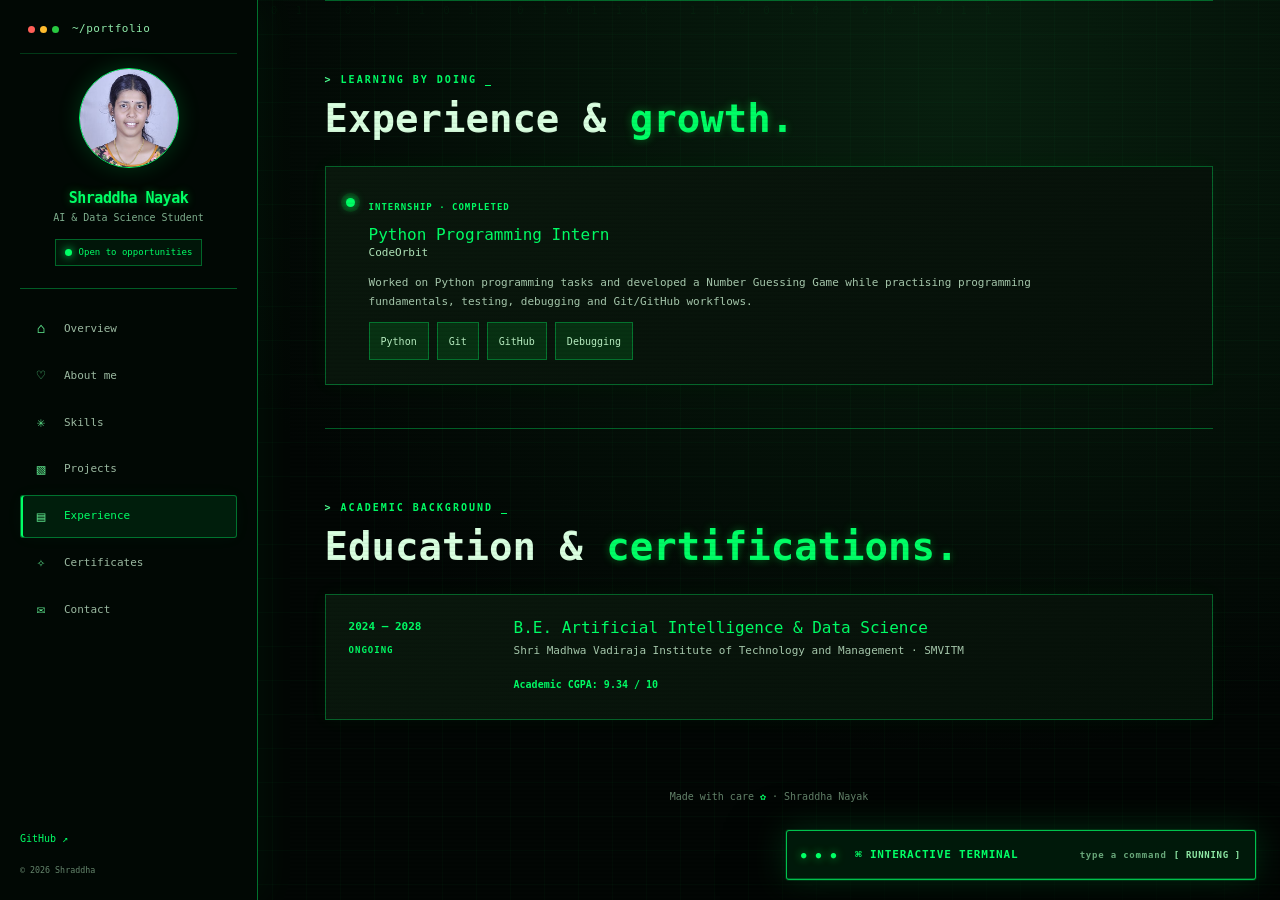
==== experience.html @ 3ee1df83 "Initial commit: Shraddha Nayak Portfolio with interactive terminal and live HUD" ====
<!DOCTYPE html>
<html lang="en">
 <head>
  <meta charset="utf-8"/>
  <meta content="width=device-width, initial-scale=1.0" name="viewport"/>
  <meta content="#050b07" name="theme-color"/>
  <meta content="Shraddha Nayak &mdash; AI &amp; Data Science engineering student portfolio." name="description"/>
  <title>
   Experience &amp; Education | Shraddha Nayak
  </title>
  <link href="https://fonts.googleapis.com" rel="preconnect"/>
  <link crossorigin="" href="https://fonts.gstatic.com" rel="preconnect"/>
  <link href="https://fonts.googleapis.com/css2?family=DM+Sans:wght@400;500;600;700&amp;family=Playfair+Display:wght@600;700&amp;display=swap" rel="stylesheet"/>
  <link href="style.css" rel="stylesheet"/>
 </head>
 <body class="page-loading">
  <div class="scroll-progress" id="scrollProgress">
  </div>
  <div class="ambient ambient-one">
  </div>
  <div class="ambient ambient-two">
  </div>
  <button aria-label="Open navigation" class="mobile-menu" id="mobileMenu">
   ☰
  </button>
  <aside class="sidebar">
   <div class="profile">
    <div class="explorer-brand"><span class="window-dots"><i></i><i></i><i></i></span><span>~/portfolio</span></div>
    <img alt="Shraddha Nayak" src="assets/profile.jpeg"/>
    <h2>
     Shraddha Nayak
    </h2>
    <p>
     AI &amp; Data Science Student
    </p>
    <span class="availability">
     <i>
     </i>
     Open to opportunities
    </span>
   </div>
   <nav>
    <a class="nav-link" href="index.html">
     <span>
      ⌂
     </span>
     Overview
    </a>
    <a class="nav-link" href="about.html">
     <span>
      ♡
     </span>
     About me
    </a>
    <a class="nav-link" href="skills.html">
     <span>
      ✳
     </span>
     Skills
    </a>
    <a class="nav-link" href="projects.html">
     <span>
      ▧
     </span>
     Projects
    </a>
    <a class="nav-link active" href="experience.html">
     <span>
      ▤
     </span>
     Experience
    </a>
    <a class="nav-link" href="certificates.html">
     <span>
      ✧
     </span>
     Certificates
    </a>
    <a class="nav-link" href="contact.html">
     <span>
      ✉
     </span>
     Contact
    </a>
   </nav>
   <div class="sidebar-bottom">
    <div class="socials">
     <a href="https://github.com/Shraddha030118" rel="noopener" target="_blank">
      GitHub &nearrow;
     </a>
    </div>
    <small>
     &copy;
     <span id="year">
     </span>
     Shraddha
    </small>
   </div>
  </aside>
  <main class="content page-content">
   <section class="section" id="experience">
    <div class="section-kicker">
     LEARNING BY DOING
    </div>
    <h2>
     Experience &amp;
     <em>
      growth.
     </em>
    </h2>
    <div class="timeline">
     <div class="timeline-dot">
     </div>
     <div>
      <small>
       INTERNSHIP &middot; COMPLETED
      </small>
      <h3>
       Python Programming Intern
      </h3>
      <h4>
       CodeOrbit
      </h4>
      <p>
       Worked on Python programming tasks and developed a Number Guessing Game while practising programming fundamentals, testing, debugging and Git/GitHub workflows.
      </p>
      <div class="tags">
       <span>
        Python
       </span>
       <span>
        Git
       </span>
       <span>
        GitHub
       </span>
       <span>
        Debugging
       </span>
      </div>
     </div>
    </div>
   </section>
   <section class="section" id="education">
    <div class="section-kicker">
     ACADEMIC BACKGROUND
    </div>
    <h2>
     Education &amp;
     <em>
      certifications.
     </em>
    </h2>
    <div class="education-card">
     <div class="edu-date">
      2024 &mdash; 2028
      <span>
       ONGOING
      </span>
     </div>
     <div>
      <h3>
       B.E. Artificial Intelligence &amp; Data Science
      </h3>
      <p>
       Shri Madhwa Vadiraja Institute of Technology and Management &middot; SMVITM
      </p>
      <b>
       Academic CGPA: 9.34 / 10
      </b>
     </div>
    </div>
   </section>
   <footer>
    Made with care
    <span>
     ✿
    </span>
    &middot; Shraddha Nayak
   </footer>
  </main>
  <details class="terminal-widget" id="siteTerminal">
   <summary>
    ⌘ INTERACTIVE TERMINAL
    <span>
     type a command
    </span>
   </summary>
   <div class="terminal-body">
    <div aria-live="polite" class="terminal-output" id="terminalOutput">
     <div>
      Welcome, visitor. Portfolio shell initialized.
     </div>
     <div class="success">
      Type
      <b>
       help
      </b>
      to see available commands.
     </div>
    </div>
    <form class="terminal-form" id="terminalForm">
     <label for="terminalInput">
      visitor@shraddha:~$
     </label>
     <input aria-label="Enter a portfolio navigation command" autocomplete="off" id="terminalInput" placeholder="try: about" spellcheck="false"/>
    </form>
    <p class="terminal-hint">
     Try
     <code>
      about
     </code>
     ,
     <code>
      skills
     </code>
     ,
     <code>
      projects
     </code>
     ,
     <code>
      certificates
     </code>
     ,
     <code>
      contact
     </code>
     , <code>whoami</code>, <code>stack</code>, <code>date</code>, <code>email</code> or
     <code>help</code>
     .
    </p>
   </div>
  </details>
  <script src="script.js">
  </script>
 </body>
</html>
---- style.css ----
/* Terminal-inspired portfolio theme with persistent sidebar dashboard */
:root
{
    --green:#00ff41;
    --green-bright:#39ff14;
    --green-dim:#20a844;
    --green-soft:rgba(0,255,65,.12);
    --green-border:rgba(0,255,65,.32);
    --bg:#030804;
    --panel:#071109;
    --card:#0a170d;
    --muted:#8ab995;
    --text:#c6f2ce;
    --mono:'Fira Code','Share Tech Mono',Consolas,monospace
}
*
{
    box-sizing:border-box
}
html
{
    scroll-behavior:smooth;
    scroll-padding-top:32px;
    background:var(--bg)
}
body
{
    margin:0;
    background:radial-gradient(ellipse at 50% 0%,#0a1b0e 0%,var(--bg) 65%);
    color:var(--text);
    font-family:var(--mono);
    line-height:1.7;
    min-height:100vh
}
body:before
{
    content:"";
    position:fixed;
    inset:0;
    pointer-events:none;
    z-index:30;
    background:repeating-linear-gradient(transparent 0 2px,rgba(0,0,0,.16) 3px 4px);
    opacity:.35
}
.sidebar
{
    position:fixed;
    inset:0 auto 0 0;
    width:258px;
    background:rgba(4,13,6,.97);
    border-right:1px solid var(--green-border);
    padding:30px 20px 22px;
    display:flex;
    flex-direction:column;
    z-index:40;
    box-shadow:5px 0 25px rgba(0,255,65,.06)
}
.profile
{
    text-align:center;
    padding:4px 0 26px;
    border-bottom:1px solid var(--green-border)
}
.profile img
{
    width:112px;
    height:112px;
    object-fit:cover;
    border-radius:50%;
    border:2px solid var(--green);
    box-shadow:0 0 15px rgba(0,255,65,.3)
}
.profile h2
{
    font:600 19px var(--mono);
    margin:13px 0 2px;
    color:var(--green);
    text-shadow:0 0 8px rgba(0,255,65,.4)
}
.profile p
{
    margin:0;
    color:var(--muted);
    font-size:11px
}
.availability
{
    display:inline-flex;
    align-items:center;
    gap:7px;
    margin-top:13px;
    padding:5px 9px;
    border:1px solid var(--green-border);
    background:var(--green-soft);
    color:var(--green);
    font-size:10px
}
.availability i
{
    width:7px;
    height:7px;
    border-radius:50%;
    background:var(--green);
    box-shadow:0 0 8px var(--green)
}
.sidebar nav
{
    padding:23px 0;
    display:grid;
    gap:7px
}
.nav-link
{
    display:flex;
    align-items:center;
    gap:13px;
    text-decoration:none;
    color:#9bb9a1;
    padding:10px 12px;
    border:1px solid transparent;
    font-size:12px;
    transition:.2s
}
.nav-link span
{
    width:20px;
    text-align:center;
    font-size:16px;
    color:var(--green-dim)
}
.nav-link:hover,.nav-link.active
{
    background:var(--green-soft);
    border-color:var(--green-border);
    color:var(--green);
    box-shadow:inset 0 0 12px rgba(0,255,65,.04)
}
.sidebar-bottom
{
    margin-top:auto;
    color:#66866d;
    font-size:10px
}
.socials
{
    display:flex;
    gap:18px;
    margin-bottom:14px
}
.socials a,.contact-links a
{
    color:var(--green);
    text-decoration:none
}
.content
{
    margin-left:258px;
    max-width:1250px;
    padding:0 7.2%;
}
.hero
{
    padding:75px 0 60px;
    min-height:100vh;
    display:flex;
    flex-direction:column;
    justify-content:center
}
.eyebrow,.section-kicker
{
    letter-spacing:2px;
    font-size:10px;
    font-weight:600;
    color:var(--green)
}
.eyebrow:before,.section-kicker:before
{
    content:'> ';
    color:var(--green-bright)
}
.hero-grid
{
    display:grid;
    grid-template-columns:1.35fr .8fr;
    align-items:center;
    gap:55px;
    margin:26px 0 38px
}
.hello
{
    color:var(--green);
    margin:0 0 4px;
    font-size:13px
}
.hello:before
{
    content:'$ ';
    color:var(--muted)
}
.hero h1
{
    font:600 clamp(37px,5vw,62px)/1.15 var(--mono);
    margin:0;
    letter-spacing:-2px;
    color:#d9ffe0;
    text-shadow:0 0 10px rgba(0,255,65,.22)
}
.hero h1 em,h2 em
{
    color:var(--green);
    font-style:normal;
    text-shadow:0 0 9px rgba(0,255,65,.35)
}
.hero h3
{
    font-size:14px;
    margin:17px 0 12px;
    color:var(--green-bright);
    font-weight:500
}
.lead
{
    max-width:570px;
    color:#a7c9ad;
    font-size:12px
}
.actions
{
    display:flex;
    gap:12px;
    flex-wrap:wrap;
    margin-top:26px
}
.btn
{
    display:inline-block;
    padding:10px 15px;
    border:1px solid var(--green-border);
    text-decoration:none;
    font-size:11px;
    font-weight:600
}
.primary
{
    background:var(--green);
    color:#031006;
    box-shadow:0 0 16px rgba(0,255,65,.18)
}
.secondary
{
    color:var(--green);
    background:transparent
}
.btn:hover
{
    box-shadow:0 0 18px rgba(0,255,65,.3);
    transform:translateY(-1px)
}
.hero-photo
{
    position:relative;
    justify-self:end;
    width:min(100%,290px);
    padding:10px;
    background:#07140a;
    border:1px solid var(--green-border);
    box-shadow:0 0 25px rgba(0,255,65,.12)
}
.hero-photo img
{
    width:100%;
    display:block;
    max-height:365px;
    object-fit:cover;
    filter:saturate(.82)
}
.photo-note
{
    text-align:center;
    color:var(--green);
    font:11px var(--mono);
    padding:10px 0 2px
}
.photo-note:before
{
    content:'[ ';
    color:var(--muted)
}
.photo-note:after
{
    content:' ]';
    color:var(--muted)
}
.stats
{
    display:grid;
    grid-template-columns:repeat(3,1fr);
    gap:14px
}
.stats article
{
    background:var(--card);
    border:1px solid var(--green-border);
    padding:15px 18px;
    display:flex;
    flex-direction:column
}
.stats strong
{
    font:600 25px var(--mono);
    color:var(--green);
    text-shadow:0 0 8px rgba(0,255,65,.25)
}
.stats span
{
    font-size:10px;
    color:var(--muted)
}
.section
{
    padding:70px 0 43px;
    border-top:1px solid var(--green-border)
}
.section h2
{
    font:600 clamp(26px,3.5vw,39px) var(--mono);
    margin:8px 0 25px;
    color:#d9ffe0
}
.about-card,.tile,.project-card,.education-card,.timeline
{
    background:linear-gradient(145deg,#0a180d,#061009);
    border:1px solid var(--green-border);
    box-shadow:0 0 18px rgba(0,255,65,.045)
}
.about-card
{
    padding:25px 27px;
    color:#a9c9af;
    font-size:12px
}
.about-card p
{
    margin:0 0 13px
}
.quick-facts
{
    display:grid;
    grid-template-columns:repeat(3,1fr);
    gap:18px;
    margin-top:23px;
    padding-top:18px;
    border-top:1px dashed var(--green-border)
}
.quick-facts div
{
    display:grid;
    gap:5px
}
.quick-facts small,.project-body small,.timeline small
{
    font-size:9px;
    letter-spacing:1px;
    color:var(--green);
    font-weight:600
}
.quick-facts b
{
    font-size:10px;
    color:#d0f4d6;
    font-weight:500
}
.skill-grid
{
    display:grid;
    grid-template-columns:repeat(2,1fr);
    gap:14px
}
.tile
{
    padding:20px
}
.tile h3,.project-body h3,.timeline h3,.education-card h3
{
    margin:0 0 12px;
    font:500 16px var(--mono);
    color:var(--green)
}
.tags
{
    display:flex;
    flex-wrap:wrap;
    gap:8px
}
.tags span
{
    font-size:10px;
    padding:5px 9px;
    border:1px solid var(--green-border);
    background:var(--green-soft);
    color:#b9efc2
}
.project-grid
{
    display:grid;
    grid-template-columns:repeat(2,1fr);
    gap:17px
}
.project-card
{
    overflow:hidden
}
.project-card img
{
    width:100%;
    height:185px;
    object-fit:cover;
    background:#07140a;
    border-bottom:1px solid var(--green-border)
}
.project-body
{
    padding:18px
}
.project-body h3
{
    margin:6px 0
}
.project-body p,.timeline p,.contact p
{
    font-size:11px;
    color:#a7c9ad
}
.project-body a
{
    font-size:10px;
    font-weight:600;
    color:var(--green);
    text-decoration:none
}
.project-label
{
    font-size:10px;
    color:var(--muted)
}
.timeline
{
    position:relative;
    padding:24px 25px 24px 43px
}
.timeline-dot
{
    position:absolute;
    left:20px;
    top:31px;
    width:9px;
    height:9px;
    background:var(--green);
    border-radius:50%;
    box-shadow:0 0 0 5px rgba(0,255,65,.1),0 0 10px var(--green)
}
.timeline h3
{
    margin:7px 0 0
}
.timeline h4
{
    margin:0;
    color:#b4e9bd;
    font-size:11px;
    font-weight:500
}
.timeline p
{
    max-width:720px
}
.education-card
{
    padding:23px;
    display:grid;
    grid-template-columns:145px 1fr;
    gap:20px
}
.edu-date
{
    font-size:11px;
    font-weight:600;
    color:var(--green)
}
.edu-date span
{
    display:block;
    font-size:9px;
    letter-spacing:1px;
    margin-top:6px
}
.education-card h3
{
    margin:0 0 5px
}
.education-card p
{
    margin:0 0 8px;
    color:#a7c9ad;
    font-size:11px
}
.education-card b
{
    font-size:10px;
    color:var(--green)
}
.cert-list
{
    display:grid;
    grid-template-columns:repeat(2,1fr);
    gap:10px;
    margin-top:14px
}
.cert-list div
{
    background:var(--card);
    border:1px solid var(--green-border);
    padding:12px 14px;
    display:flex;
    justify-content:space-between;
    gap:8px;
    font-size:10px;
    color:#d0f4d6
}
.cert-list span
{
    color:var(--muted)
}
.contact
{
    padding-bottom:80px
}
.contact p
{
    max-width:570px
}
.email-link
{
    display:inline-block;
    margin:12px 0;
    padding:10px 14px;
    background:var(--green-soft);
    border:1px solid var(--green-border);
    color:var(--green);
    text-decoration:none;
    font-size:11px
}
.contact-links
{
    display:flex;
    gap:20px;
    font-size:11px
}
footer
{
    text-align:center;
    padding:25px 0 32px;
    color:#66866d;
    font-size:10px
}
footer span
{
    color:var(--green)
}
.mobile-menu
{
    display:none
}
@media(max-width:900px)
{
    .content
    {
        padding:0 5%
    }
    .hero-grid
    {
        gap:25px
    }
    .sidebar
    {
        width:225px
    }
    .content
    {
        margin-left:225px
    }
}
@media(max-width:700px)
{
    .sidebar
    {
        transform:translateX(-100%);
        transition:transform .25s;
        width:260px;
        box-shadow:10px 0 30px #000
    }
    .sidebar.open
    {
        transform:translateX(0)
    }
    .content
    {
        margin-left:0;
        padding:0 6%
    }
    .mobile-menu
    {
        display:block;
        position:fixed;
        z-index:50;
        top:15px;
        left:15px;
        border:1px solid var(--green);
        background:#061109;
        color:var(--green);
        padding:9px 12px;
        font:12px var(--mono);
        box-shadow:0 0 12px rgba(0,255,65,.18)
    }
    .hero
    {
        padding-top:85px
    }
    .hero-grid
    {
        grid-template-columns:1fr
    }
    .hero-photo
    {
        justify-self:center;
        width:220px;
        grid-row:1
    }
    .hero h1
    {
        font-size:39px
    }
    .stats
    {
        gap:8px
    }
    .stats article
    {
        padding:12px
    }
    .stats strong
    {
        font-size:20px
    }
    .stats span
    {
        font-size:9px
    }
    .quick-facts
    {
        grid-template-columns:1fr
    }
    .skill-grid,.project-grid,.cert-list
    {
        grid-template-columns:1fr
    }
    .education-card
    {
        grid-template-columns:1fr;
        gap:8px
    }
    .section
    {
        padding-top:55px
    }
}
/* Competition-ready certificate gallery */
.certificates-section
{
    position:relative
}
.cert-intro
{
    max-width:720px;
    margin:-10px 0 25px;
    color:#a7c9ad;
    font-size:11px
}
.certificate-grid
{
    display:grid;
    grid-template-columns:repeat(2,minmax(0,1fr));
    gap:18px
}
.certificate-card
{
    min-width:0;
    overflow:hidden;
    background:linear-gradient(145deg,#0b1a0f,#061009);
    border:1px solid var(--green-border);
    box-shadow:0 8px 26px rgba(0,0,0,.22);
    transition:transform .22s ease,border-color .22s ease,box-shadow .22s ease
}
.certificate-card:hover
{
    transform:translateY(-5px);
    border-color:var(--green);
    box-shadow:0 10px 30px rgba(0,255,65,.11)
}
.certificate-preview
{
    height:205px;
    position:relative;
    display:flex;
    align-items:center;
    justify-content:center;
    overflow:hidden;
    background:#e9ece8;
    border-bottom:1px solid var(--green-border);
    text-decoration:none
}
.certificate-preview img
{
    width:100%;
    height:100%;
    object-fit:contain;
    transition:transform .35s ease
}
.certificate-card:hover .certificate-preview img
{
    transform:scale(1.035)
}
.preview-action
{
    position:absolute;
    right:12px;
    bottom:12px;
    padding:7px 10px;
    background:rgba(2,12,5,.94);
    border:1px solid var(--green);
    color:var(--green);
    font:10px var(--mono);
    letter-spacing:.5px;
    opacity:0;
    transform:translateY(5px);
    transition:.2s
}
.certificate-card:hover .preview-action,.certificate-preview:focus-visible .preview-action
{
    opacity:1;
    transform:translateY(0)
}
.certificate-info
{
    padding:17px 18px 15px
}
.certificate-meta
{
    display:flex;
    justify-content:space-between;
    align-items:center;
    gap:8px;
    margin-bottom:9px
}
.cert-type
{
    color:var(--green);
    font-size:9px;
    letter-spacing:1px;
    font-weight:700
}
.cert-date
{
    color:#7f9e85;
    font-size:9px;
    white-space:nowrap
}
.certificate-info h3
{
    margin:0 0 8px;
    color:#d9ffe0;
    font:500 15px/1.45 var(--mono)
}
.certificate-info p
{
    min-height:53px;
    margin:0;
    color:#a7c9ad;
    font-size:10px;
    line-height:1.7
}
.certificate-footer
{
    display:flex;
    justify-content:space-between;
    align-items:center;
    gap:10px;
    margin-top:14px;
    padding-top:12px;
    border-top:1px solid rgba(0,255,65,.16);
    font-size:9px;
    color:#78977e
}
.certificate-footer a
{
    color:var(--green);
    text-decoration:none;
    white-space:nowrap
}
.certificate-footer a:hover
{
    text-decoration:underline
}
.cert-note
{
    margin-top:18px;
    padding:12px 15px;
    border:1px dashed rgba(0,255,65,.25);
    color:#8fb99a;
    font-size:10px
}
.cert-note span
{
    color:var(--green);
    font-size:15px;
    margin-right:7px
}
@media(max-width:900px)
{
    .certificate-preview
    {
        height:175px
    }
}
@media(max-width:700px)
{
    .certificate-grid
    {
        grid-template-columns:1fr
    }
    .certificate-preview
    {
        height:210px
    }
    .certificate-info p
    {
        min-height:0
    }
    .preview-action
    {
        opacity:1;
        transform:none
    }
}
/* Multi-page competition polish + motion */
html
{
    scroll-behavior:smooth
}
body
{
    overflow-x:hidden
}
.scroll-progress
{
    position:fixed;
    z-index:100;
    top:0;
    left:0;
    height:2px;
    width:0;
    background:var(--green);
    box-shadow:0 0 12px var(--green)
}
.ambient
{
    position:fixed;
    z-index:-1;
    pointer-events:none;
    width:380px;
    height:380px;
    border-radius:50%;
    filter:blur(90px);
    opacity:.055;
    background:#00ff41;
    animation:floatGlow 13s ease-in-out infinite alternate
}
.ambient-one
{
    top:8%;
    right:4%
}
.ambient-two
{
    bottom:0;
    left:22%;
    animation-delay:-6s;
    opacity:.035
}
.page-content
{
    animation:pageEnter .65s cubic-bezier(.2,.7,.2,1) both
}
.page-content section
{
    animation:sectionEnter .75s both
}
.page-content section:nth-child(2)
{
    animation-delay:.08s
}
.page-content section:nth-child(3)
{
    animation-delay:.16s
}
.nav-link
{
    transition:background .25s,border-color .25s,color .25s,transform .25s
}
.nav-link:hover
{
    transform:translateX(4px)
}
.profile img
{
    transition:transform .5s,box-shadow .5s
}
.profile img:hover
{
    transform:scale(1.055) rotate(-2deg);
    box-shadow:0 0 24px rgba(0,255,65,.3)
}
.tile,.project-card,.education-card,.timeline,.certificate-card,.stats article,.about-card
{
    transition:transform .3s ease,border-color .3s ease,box-shadow .3s ease
}
.tile:hover,.stats article:hover,.about-card:hover,.education-card:hover,.timeline:hover
{
    transform:translateY(-4px);
    border-color:var(--green);
    box-shadow:0 12px 30px rgba(0,255,65,.09)
}
.project-card:hover
{
    transform:translateY(-7px);
    box-shadow:0 15px 32px rgba(0,255,65,.12)
}
.project-card img
{
    transition:transform .55s
}
.project-card:hover img
{
    transform:scale(1.035)
}
.btn,.email-link
{
    transition:transform .25s,box-shadow .25s,background .25s
}
.btn:hover,.email-link:hover
{
    transform:translateY(-3px)
}
.hero h1
{
    animation:glowPulse 4s ease-in-out infinite alternate
}
.availability i
{
    animation:statusPulse 1.8s infinite
}
.section-kicker
{
    font-family:var(--mono)
}
.section-kicker:after
{
    content:'_';
    animation:blink 1s steps(2,start) infinite
}
.certificate-preview img
{
    transition:transform .5s
}
.certificate-card:hover .certificate-preview img
{
    transform:scale(1.045)
}
.page-loading
{
    opacity:0;
    animation:bodyReveal .35s .04s forwards
}
@keyframes bodyReveal
{
    to
    {
        opacity:1
    }
}
@keyframes pageEnter
{
    from
    {
        opacity:0;
        transform:translateY(15px)
    }
    to
    {
        opacity:1;
        transform:translateY(0)
    }
}
@keyframes sectionEnter
{
    from
    {
        opacity:0;
        transform:translateY(18px)
    }
    to
    {
        opacity:1;
        transform:translateY(0)
    }
}
@keyframes floatGlow
{
    from
    {
        transform:translate3d(-25px,-15px,0)
    }
    to
    {
        transform:translate3d(35px,30px,0)
    }
}
@keyframes glowPulse
{
    from
    {
        text-shadow:0 0 7px rgba(0,255,65,.12)
    }
    to
    {
        text-shadow:0 0 17px rgba(0,255,65,.34)
    }
}
@keyframes statusPulse
{
    0%,100%
    {
        box-shadow:0 0 0 0 rgba(0,255,65,.35)
    }
    50%
    {
        box-shadow:0 0 0 6px rgba(0,255,65,0)
    }
}
@keyframes blink
{
    to
    {
        opacity:0
    }
}
@media(prefers-reduced-motion:reduce)
{
    *,*:before,*:after
    {
        animation-duration:.01ms!important;
        animation-iteration-count:1!important;
        scroll-behavior:auto!important;
        transition-duration:.01ms!important
    }
}
/* Full-canvas layout and recognizable technology logos */
.content
{
    max-width:none;
    width:calc(100% - 258px);
    padding-left:clamp(28px,5.2vw,88px);
    padding-right:clamp(28px,5.2vw,88px)
}
.page-content
{
    min-height:100vh
}
.section
{
    width:100%
}
.skill-grid
{
    grid-template-columns:repeat(2,minmax(0,1fr));
    gap:18px
}
.tile
{
    min-height:150px
}
.tags span
{
    display:inline-flex;
    align-items:center;
    gap:8px;
    min-height:38px;
    padding:6px 11px
}
.skill-logo
{
    width:19px;
    height:19px;
    object-fit:contain;
    display:block;
    filter:drop-shadow(0 0 3px rgba(0,255,65,.14))
}
.terminal-widget
{
    position:fixed;
    right:24px;
    bottom:20px;
    z-index:80;
    width:min(390px,calc(100vw - 32px));
    border:1px solid var(--green);
    background:rgba(3,12,6,.97);
    box-shadow:0 0 24px rgba(0,255,65,.16),0 12px 35px rgba(0,0,0,.45);
    backdrop-filter:blur(12px)
}
.terminal-widget summary
{
    list-style:none;
    cursor:pointer;
    padding:10px 13px;
    color:var(--green);
    font-size:11px;
    letter-spacing:.6px;
    display:flex;
    align-items:center;
    justify-content:space-between
}
.terminal-widget summary::-webkit-details-marker
{
    display:none
}
.terminal-widget summary:after
{
    content:'[ OPEN ]';
    font-size:9px;
    color:#83b98d
}
.terminal-widget[open] summary:after
{
    content:'[ CLOSE ]'
}
.terminal-body
{
    padding:0 13px 13px;
    border-top:1px solid rgba(0,255,65,.2)
}
.terminal-output
{
    height:105px;
    overflow:auto;
    padding:10px 2px;
    color:#9ecba7;
    font-size:10px;
    line-height:1.65
}
.terminal-output .success
{
    color:var(--green)
}
.terminal-output .error
{
    color:#ff8c8c
}
.terminal-form
{
    display:flex;
    align-items:center;
    gap:8px;
    border:1px solid var(--green-border);
    padding:7px 9px
}
.terminal-form label
{
    color:var(--green);
    font-size:11px
}
.terminal-form input
{
    min-width:0;
    flex:1;
    background:transparent;
    border:0;
    outline:0;
    color:#d9ffe0;
    font:11px var(--mono)
}
.terminal-form input::placeholder
{
    color:#66866d
}
.terminal-hint
{
    margin:8px 0 0;
    color:#6f9277;
    font-size:9px
}
.terminal-hint code
{
    color:#b9efc2
}
.terminal-widget:focus-within
{
    box-shadow:0 0 28px rgba(0,255,65,.23),0 12px 35px rgba(0,0,0,.45)
}
@media(max-width:900px)
{
    .content
    {
        width:calc(100% - 225px);
        padding-left:28px;
        padding-right:28px
    }
}
@media(max-width:700px)
{
    .content
    {
        width:100%;
        padding-left:6%;
        padding-right:6%
    }
    .terminal-widget
    {
        right:12px;
        bottom:12px;
        width:min(360px,calc(100vw - 24px))
    }
    .skill-grid
    {
        grid-template-columns:1fr
    }
}
/* About page: use the full available canvas instead of leaving a short card */
#about
{
    min-height:calc(100vh - 105px);
    display:flex;
    flex-direction:column;
}
#about .about-card
{
    flex:1;
    display:flex;
    flex-direction:column;
    justify-content:space-between;
    gap:28px;
    padding:clamp(28px,4vw,54px);
    font-size:clamp(13px,1vw,15px);
    line-height:1.95;
}
#about .about-card p
{
    max-width:1100px;
    margin:0 0 14px;
}
#about .quick-facts
{
    margin-top:auto;
    padding-top:clamp(24px,4vh,42px);
    gap:24px;
}
#about .quick-facts small
{
    font-size:10px;
    letter-spacing:1.4px;
}
#about .quick-facts b
{
    font-size:clamp(11px,.9vw,13px);
}
@media(max-width:700px)
{
    #about
    {
        min-height:calc(100vh - 90px);
    }
    #about .about-card
    {
        padding:24px 20px;
        gap:22px;
    }
    #about .quick-facts
    {
        gap:15px;
        padding-top:20px;
    }
}


/* Contact page and message dialog */
.contact-page {
    width: 100%;
    max-width: 1180px;
    margin-inline: auto;
}
.contact-intro { max-width: 720px; }
.contact-grid {
    display: grid;
    grid-template-columns: repeat(3, minmax(0, 1fr));
    gap: 18px;
    margin: 38px 0 34px;
}
.contact-card {
    min-width: 0; padding: 25px; display: flex; flex-direction: column; gap: 10px;
    text-decoration: none; color: inherit; border: 1px solid var(--line, rgba(114,255,153,.18));
    border-radius: 16px; background: rgba(12,25,17,.72); transition: transform .25s ease, border-color .25s ease, background .25s ease;
}
.contact-card:hover { transform: translateY(-5px); border-color: var(--accent, #72ff99); background: rgba(20,42,28,.88); }
.contact-icon { width: 46px; height: 46px; display: grid; place-items: center; border-radius: 12px; color: #07110a; background: #72ff99; font-weight: 800; font-size: 20px; }
.contact-label { color: #72ff99; font-size: 11px; letter-spacing: .18em; font-weight: 700; }
.contact-card strong { overflow-wrap: anywhere; font-size: 16px; }
.contact-card small { color: #a3b6a8; }
.contact-cta { display: flex; align-items: center; justify-content: space-between; gap: 24px; padding: 26px 30px; border: 1px solid rgba(114,255,153,.2); border-radius: 16px; background: linear-gradient(110deg, rgba(114,255,153,.09), rgba(12,25,17,.65)); }
.contact-cta h3 { margin: 8px 0 0; font-size: clamp(22px, 3vw, 32px); }
.contact-cta h3 em, .message-dialog h2 em { color: #72ff99; font-style: normal; }
.message-dialog { width: min(560px, calc(100% - 28px)); max-height: min(90vh, 850px); padding: 0; border: 1px solid rgba(114,255,153,.35); border-radius: 18px; color: #e9f5ec; background: #08110b; box-shadow: 0 25px 90px rgba(0,0,0,.65); }
.message-dialog::backdrop { background: rgba(0,0,0,.76); backdrop-filter: blur(5px); }
.message-form { position: relative; display: flex; flex-direction: column; gap: 10px; padding: 32px; }
.message-form h2 { margin: 0; font-size: 30px; }
.message-form p, .form-note { color: #a3b6a8; font-size: 13px; line-height: 1.6; }
.message-form label { margin-top: 7px; color: #b8c9bd; font-size: 13px; }
.message-form input, .message-form textarea { width: 100%; padding: 12px 14px; border: 1px solid rgba(114,255,153,.22); border-radius: 9px; color: #f1fff4; background: #0d1b11; font: inherit; outline: none; }
.message-form input:focus, .message-form textarea:focus { border-color: #72ff99; box-shadow: 0 0 0 3px rgba(114,255,153,.1); }
.message-form textarea { resize: vertical; }
.dialog-close { position: absolute; top: 14px; right: 17px; width: 38px; height: 38px; border: 0; border-radius: 50%; color: #dfffe7; background: #14271a; font-size: 25px; cursor: pointer; }
.dialog-submit { margin-top: 10px; cursor: pointer; }
.form-note { margin: 0; }
@media (max-width: 760px) { .contact-grid { grid-template-columns: 1fr; } .contact-cta { align-items: flex-start; flex-direction: column; } .message-form { padding: 26px 20px; } }

/* CREATIVE COMPETITION POLISH */
body::after{content:"";position:fixed;inset:0;z-index:0;pointer-events:none;opacity:.16;background-image:linear-gradient(rgba(0,255,65,.08) 1px,transparent 1px),linear-gradient(90deg,rgba(0,255,65,.08) 1px,transparent 1px);background-size:48px 48px;mask-image:linear-gradient(to bottom,black,transparent 88%)}
.content,.terminal-widget,.mobile-menu{position:relative;z-index:2}.sidebar{position:fixed;inset:0 auto 0 0;width:258px;height:100vh;z-index:40}.terminal-widget{z-index:80}
.hero-photo{border-radius:3px;isolation:isolate;animation:photoFloat 6s ease-in-out infinite}
.hero-photo::before{content:"";position:absolute;inset:-7px;border:1px solid rgba(0,255,65,.35);z-index:-1;animation:framePulse 3s ease-in-out infinite}
.hero-photo::after{content:"AI / DS";position:absolute;right:-17px;top:18px;padding:7px 11px;background:var(--green);color:#031006;font:700 10px var(--mono);letter-spacing:1px;box-shadow:0 0 18px rgba(0,255,65,.35)}
@keyframes photoFloat{0%,100%{transform:translateY(0)}50%{transform:translateY(-8px)}}
@keyframes framePulse{0%,100%{opacity:.35;transform:translate(0,0)}50%{opacity:1;transform:translate(5px,5px)}}
.typing-cursor{display:inline-block;color:var(--green);animation:blink .8s steps(2,start) infinite;margin-left:3px}@keyframes blink{to{visibility:hidden}}
.intro-console{border:1px solid var(--green-border);background:linear-gradient(120deg,rgba(5,20,9,.94),rgba(7,15,10,.8));margin:0 0 24px;box-shadow:0 12px 35px rgba(0,0,0,.18);position:relative;overflow:hidden}
.intro-console:after{content:"";position:absolute;width:180px;height:180px;border-radius:50%;right:-65px;top:-115px;background:rgba(0,255,65,.09);filter:blur(5px)}
.console-top,.console-bottom{display:flex;align-items:center;gap:8px;padding:9px 13px;border-bottom:1px solid rgba(0,255,65,.15);font-size:9px;letter-spacing:1px}.console-top>span{display:flex;gap:4px}.console-top i{width:6px;height:6px;border-radius:50%;background:#2b7040}.console-top b{color:#8fb99a;font-weight:500}.console-top small{margin-left:auto;color:var(--green)}
.console-grid{display:grid;grid-template-columns:repeat(3,1fr);gap:12px;padding:17px 15px}.console-grid div{display:grid;gap:5px}.console-grid small{font-size:8px;letter-spacing:1.4px;color:var(--green-dim)}.console-grid strong{font-size:10px;color:#d5f5dc;font-weight:500}.console-bottom{justify-content:space-between;border-top:1px solid rgba(0,255,65,.15);border-bottom:0;color:#66866d;font-size:8px}.console-bottom span:first-child{color:var(--green)}
.reveal-ready .reveal{opacity:0;transform:translateY(18px);transition:opacity .65s ease,transform .65s ease}.reveal-ready .reveal.is-visible{opacity:1;transform:translateY(0)}
.nav-link{position:relative;overflow:hidden}.nav-link:before{content:"";position:absolute;left:0;top:15%;height:70%;width:2px;background:var(--green);transform:scaleY(0);transition:transform .2s}.nav-link:hover:before,.nav-link.active:before{transform:scaleY(1)}
.btn,.contact-card,.project-card,.tile,.certificate-card{transition:transform .25s ease,border-color .25s ease,box-shadow .25s ease}
.btn:active,.contact-card:active{transform:scale(.98)}
@media(max-width:700px){.console-grid{grid-template-columns:1fr;gap:10px}.hero-photo:after{right:-5px}.intro-console{margin-top:10px}}
@media(prefers-reduced-motion:reduce){.hero-photo,.hero-photo:before,.typing-cursor{animation:none!important}.reveal-ready .reveal{opacity:1;transform:none;transition:none}}

/* Final layout fix: fixed sidebar, content fills the remaining viewport. */
@media (min-width: 701px) {
    .sidebar {
        position: fixed !important;
        top: 0 !important;
        bottom: 0 !important;
        left: 0 !important;
        right: auto !important;
        width: 258px !important;
        height: 100vh !important;
        transform: none !important;
    }

    .content {
        position: relative !important;
        left: auto !important;
        margin-left: 258px !important;
        width: calc(100% - 258px) !important;
        max-width: none !important;
    }
}

@media (max-width: 700px) {
    .sidebar {
        position: fixed !important;
        top: 0 !important;
        bottom: 0 !important;
        left: 0 !important;
        height: 100vh !important;
        width: 260px !important;
    }

    .content {
        margin-left: 0 !important;
        width: 100% !important;
    }
}


/* Interactive terminal: keep it fixed at the bottom-right on every page.
   This overrides the earlier shared position:relative rule. */
.terminal-widget {
    position: fixed !important;
    top: auto !important;
    left: auto !important;
    right: 24px !important;
    bottom: 20px !important;
    width: min(420px, calc(100vw - 32px)) !important;
    max-width: calc(100vw - 32px) !important;
    z-index: 1000 !important;
    margin: 0 !important;
}

@media (max-width: 700px) {
    .terminal-widget {
        right: 12px !important;
        bottom: 12px !important;
        width: min(360px, calc(100vw - 24px)) !important;
        max-width: calc(100vw - 24px) !important;
    }
}

/* Creative terminal polish: a compact cyber-console on the right. */
.terminal-widget {
    border-radius: 12px !important;
    overflow: hidden;
    background: linear-gradient(145deg, rgba(3, 18, 9, .98), rgba(0, 7, 3, .97)) !important;
    box-shadow: 0 0 0 1px rgba(0,255,65,.08), 0 0 28px rgba(0,255,65,.18), 0 18px 48px rgba(0,0,0,.55) !important;
    transition: box-shadow .25s ease, transform .25s ease;
}
.terminal-widget:hover {
    box-shadow: 0 0 0 1px rgba(0,255,65,.2), 0 0 36px rgba(0,255,65,.24), 0 18px 48px rgba(0,0,0,.6) !important;
}
.terminal-widget summary {
    min-height: 44px;
    padding: 12px 14px !important;
    background: linear-gradient(90deg, rgba(0,255,65,.10), transparent 72%);
    font-weight: 700;
}
.terminal-widget summary:before {
    content: "●  ●  ●";
    color: #00ff41;
    letter-spacing: 2px;
    font-size: 9px;
    margin-right: 10px;
    text-shadow: 0 0 8px rgba(0,255,65,.65);
}
.terminal-widget summary:after {
    content: "● ONLINE  [ OPEN ]" !important;
    color: #8ee99d !important;
    font-size: 9px !important;
    letter-spacing: .7px;
}
.terminal-widget[open] summary:after {
    content: "● ONLINE  [ CLOSE ]" !important;
}
.terminal-body {
    position: relative;
    background-image: repeating-linear-gradient(0deg, transparent 0, transparent 3px, rgba(0,255,65,.018) 4px);
}
.terminal-output {
    height: 118px;
    padding: 12px 4px !important;
    font-size: 11px !important;
    scrollbar-width: thin;
    scrollbar-color: rgba(0,255,65,.35) transparent;
}
.terminal-form {
    border-radius: 6px;
    background: rgba(0,255,65,.035);
    transition: border-color .2s ease, background .2s ease;
}
.terminal-form:focus-within {
    border-color: rgba(0,255,65,.75);
    background: rgba(0,255,65,.07);
}
.terminal-hint {
    line-height: 1.7;
}
@keyframes terminalPulse {
    0%, 100% { opacity: .65; }
    50% { opacity: 1; }
}
.terminal-widget summary:before {
    animation: terminalPulse 2.4s ease-in-out infinite;
}
@media (prefers-reduced-motion: reduce) {
    .terminal-widget, .terminal-widget summary:before { animation: none; transition: none; }
}

/* PERSONAL AI DEVELOPER DASHBOARD — homepage */
.dashboard-content{max-width:1500px;padding:0 clamp(24px,5vw,76px) 55px;color:#d6f2dc}
.dash-hero{padding:34px 0 28px;min-height:510px;border-bottom:1px solid rgba(0,255,65,.17);position:relative;overflow:hidden}
.dash-topline,.dash-label{font-size:10px;letter-spacing:2px;color:#76b987;font-weight:700}
.dash-topline{display:flex;align-items:center;gap:10px}
.live-dot{width:7px;height:7px;border-radius:50%;background:#39ff75;box-shadow:0 0 12px #39ff75;animation:dashBlink 1.7s infinite}
.dash-date{margin-left:auto;color:#638b6d;font-size:10px;letter-spacing:1px}
.dash-hero-grid{display:grid;grid-template-columns:1.1fr .9fr;align-items:center;min-height:425px;gap:25px}
.dash-greeting{color:#83b991;font-size:14px;margin:0 0 12px}
.dash-intro h1{font:700 clamp(48px,6.6vw,86px)/.98 var(--mono);letter-spacing:-5px;color:#e5ffe9;margin:0 0 20px;text-shadow:0 0 32px rgba(0,255,65,.11)}
.dash-intro h1>span:first-child,.hero-period{color:var(--green)}
.dash-role{font-size:clamp(9px,1vw,12px);letter-spacing:1.2px;color:#b5d9bd;margin-bottom:20px}
.role-bracket{color:var(--green)}
.dash-lead{max-width:600px;color:#91b39a;font:15px/1.9 'DM Sans',sans-serif}
.dash-actions{display:flex;gap:12px;flex-wrap:wrap;margin-top:26px}
.dash-btn{display:inline-flex;align-items:center;gap:22px;padding:12px 17px;border:1px solid rgba(0,255,65,.28);color:#c8ebd0;text-decoration:none;font-size:11px;transition:.25s}
.dash-btn:hover{transform:translateY(-3px);border-color:var(--green);box-shadow:0 8px 25px rgba(0,255,65,.1)}
.dash-btn-primary{background:rgba(0,255,65,.12);color:var(--green);border-color:rgba(0,255,65,.55)}
.dash-visual{height:360px;position:relative;display:grid;place-items:center;isolation:isolate}
.dash-avatar{width:210px;height:210px;border-radius:50%;padding:8px;border:1px solid rgba(0,255,65,.6);background:rgba(0,255,65,.06);box-shadow:0 0 55px rgba(0,255,65,.13),inset 0 0 35px rgba(0,255,65,.08);z-index:2}
.dash-avatar img{width:100%;height:100%;object-fit:cover;border-radius:50%;filter:saturate(.82)}
.orbit{position:absolute;border:1px dashed rgba(0,255,65,.2);border-radius:50%;transform:rotate(-24deg)}.orbit-one{width:300px;height:230px}.orbit-two{width:390px;height:310px;transform:rotate(35deg);border-color:rgba(0,255,65,.11)}
.float-chip{position:absolute;z-index:3;padding:9px 12px;background:#07170b;border:1px solid rgba(0,255,65,.34);color:#9ce9aa;font-size:10px;box-shadow:0 8px 25px #0008}.chip-ai{top:48px;left:12%}.chip-data{right:5%;top:125px}.chip-code{bottom:60px;left:15%}.visual-caption{position:absolute;bottom:5px;color:#567b5f;font-size:8px;letter-spacing:1.5px}
.dash-status-grid{display:grid;grid-template-columns:repeat(3,1fr);gap:13px;padding:22px 0 44px}
.status-card{display:flex;gap:14px;align-items:center;padding:17px;background:linear-gradient(130deg,rgba(9,28,13,.9),rgba(4,14,7,.85));border:1px solid rgba(0,255,65,.16);min-width:0}.status-icon{width:39px;height:39px;display:grid;place-items:center;border:1px solid rgba(0,255,65,.35);color:var(--green);font-size:18px;flex-shrink:0}.status-card div{display:grid;gap:3px;min-width:0}.status-card small{font-size:8px;letter-spacing:1.4px;color:#71987a}.status-card strong{font-size:12px;color:#d4f7da}.status-card div span{font:11px 'DM Sans',sans-serif;color:#76947c}
.dash-section{padding:24px 0 45px}.dash-section-heading{display:flex;justify-content:space-between;align-items:end;gap:15px;margin-bottom:21px}.dash-section-heading h2{font-size:clamp(23px,3vw,34px);letter-spacing:-1.4px;margin:8px 0 0;color:#e1f8e5}.dash-section-heading h2 em{font-style:normal;color:var(--green)}.dash-section-heading>a{font-size:10px;color:var(--green);text-decoration:none;white-space:nowrap}
.focus-grid{display:grid;grid-template-columns:repeat(3,1fr);gap:14px}.focus-card{position:relative;min-height:220px;padding:22px;background:linear-gradient(145deg,rgba(10,29,14,.92),rgba(4,13,7,.96));border:1px solid rgba(0,255,65,.18);text-decoration:none;color:inherit;transition:.25s;overflow:hidden}.focus-card:after{content:"";position:absolute;width:120px;height:120px;border:1px solid rgba(0,255,65,.09);border-radius:50%;right:-55px;bottom:-55px;box-shadow:0 0 0 15px rgba(0,255,65,.025),0 0 0 30px rgba(0,255,65,.02)}.focus-card:hover,.mini-project:hover{transform:translateY(-5px);border-color:rgba(0,255,65,.6);box-shadow:0 12px 32px rgba(0,255,65,.07)}.focus-number{position:absolute;right:19px;top:17px;color:#426c4a;font-size:10px}.focus-symbol{font-size:26px;color:var(--green);margin:4px 0 16px;text-shadow:0 0 16px rgba(0,255,65,.3)}.focus-card h3,.mini-project h3{font-size:15px;color:#d9f7df;margin:0 0 9px}.focus-card p,.mini-project p{font:12px/1.7 'DM Sans',sans-serif;color:#88a891;margin:0 0 17px}.focus-link,.mini-project span{font-size:8px;letter-spacing:1.3px;color:var(--green)}
.mini-project-grid{display:grid;grid-template-columns:repeat(3,1fr);gap:14px}.mini-project{display:flex;flex-direction:column;text-decoration:none;color:inherit;border:1px solid rgba(0,255,65,.17);background:#07120a;overflow:hidden;transition:.25s}.mini-project img{width:100%;height:145px;object-fit:cover;opacity:.85;transition:.3s}.mini-project:hover img{opacity:1;transform:scale(1.025)}.mini-project>div{padding:16px}.mini-project small{font-size:8px;letter-spacing:1px;color:#6da779}.mini-project h3{margin:7px 0}.mini-project p{min-height:42px}
.dash-bottom-grid{display:grid;grid-template-columns:1fr 1fr;gap:15px;padding:8px 0 35px}.quote-panel,.quick-panel{border:1px solid rgba(0,255,65,.17);background:linear-gradient(145deg,rgba(9,26,13,.9),rgba(3,11,5,.95));padding:24px}.quote-mark{font:70px Georgia;color:rgba(0,255,65,.5);height:48px;margin-top:13px}.quote-panel h2{font-size:24px;line-height:1.5;margin:5px 0 10px;color:#e0f8e5}.quote-panel h2 em{font-style:normal;color:var(--green)}.quote-panel p{font:12px 'DM Sans',sans-serif;color:#87a88e}.quick-panel>a{display:flex;gap:13px;align-items:center;padding:13px 0;border-bottom:1px solid rgba(0,255,65,.1);text-decoration:none;color:#c9ebd0}.quick-panel>a:last-child{border:0}.quick-panel>a>span{color:var(--green);font-size:18px}.quick-panel>a div{display:grid;gap:2px}.quick-panel>a strong{font-size:11px}.quick-panel>a small{font:10px 'DM Sans',sans-serif;color:#789780}.dash-footer{padding:23px 0;color:#62816a;font-size:8px;letter-spacing:1.5px;border-top:1px solid rgba(0,255,65,.15);display:flex;gap:12px;align-items:center}.dash-footer span{color:var(--green)}
@keyframes dashBlink{50%{opacity:.35;box-shadow:0 0 2px #39ff75}}
@media(max-width:950px){.dash-hero-grid{grid-template-columns:1fr .75fr}.dash-intro h1{font-size:58px}.dash-visual{transform:scale(.85)}}
@media(max-width:700px){.dashboard-content{padding:0 20px 40px}.dash-hero{padding-top:28px}.dash-hero-grid{grid-template-columns:1fr;gap:0}.dash-intro h1{font-size:54px;letter-spacing:-3px}.dash-visual{height:280px;transform:scale(.85);margin-top:-5px}.dash-status-grid,.focus-grid,.mini-project-grid{grid-template-columns:1fr}.status-card{padding:13px}.focus-card{min-height:190px}.mini-project{display:grid;grid-template-columns:110px 1fr}.mini-project img{height:100%;min-height:160px}.mini-project p{min-height:0}.dash-bottom-grid{grid-template-columns:1fr}.dash-section-heading{align-items:start}.dash-section-heading>a{padding-top:18px}.dash-date{font-size:8px}.dash-footer{font-size:7px;flex-wrap:wrap}}
@media(prefers-reduced-motion:reduce){.live-dot{animation:none}.focus-card,.mini-project,.dash-btn{transition:none}}

/* HOMEPAGE AVATAR ORBIT — larger portrait with three revolving skill markers */
.dash-visual{
  height:470px;
  min-width:0;
}
.dash-avatar{
  width:280px;
  height:280px;
  padding:9px;
  box-shadow:0 0 0 8px rgba(0,255,65,.035),0 0 65px rgba(0,255,65,.18),inset 0 0 35px rgba(0,255,65,.08);
}
.orbit-one{width:390px;height:330px;transform:rotate(-24deg)}
.orbit-two{width:470px;height:420px;transform:rotate(35deg)}
.float-chip{
  top:50%;left:50%;right:auto;bottom:auto;
  padding:11px 15px;
  min-width:104px;
  text-align:center;
  transform-origin:center;
  animation:skillOrbit 21s linear infinite;
  will-change:transform;
}
.chip-ai{animation-delay:0s}
.chip-data{animation-delay:-7s}
.chip-code{animation-delay:-14s}
@keyframes skillOrbit{
  from{transform:translate(-50%,-50%) rotate(0deg) translateX(190px) rotate(0deg)}
  to{transform:translate(-50%,-50%) rotate(360deg) translateX(190px) rotate(-360deg)}
}
.visual-caption{bottom:4px;white-space:nowrap;text-align:center}
@media(max-width:950px){
  .dash-visual{height:430px;transform:none}
  .dash-avatar{width:260px;height:260px}
  .orbit-one{width:350px;height:300px}
  .orbit-two{width:420px;height:370px}
  @keyframes skillOrbit{
    from{transform:translate(-50%,-50%) rotate(0deg) translateX(168px) rotate(0deg)}
    to{transform:translate(-50%,-50%) rotate(360deg) translateX(168px) rotate(-360deg)}
  }
}
@media(max-width:700px){
  .dash-visual{height:350px;transform:none;margin:8px 0 0;}
  .dash-avatar{width:220px;height:220px;padding:7px}
  .orbit-one{width:300px;height:260px}
  .orbit-two{width:340px;height:310px}
  .float-chip{min-width:88px;padding:9px 10px;font-size:9px}
  @keyframes skillOrbit{
    from{transform:translate(-50%,-50%) rotate(0deg) translateX(140px) rotate(0deg)}
    to{transform:translate(-50%,-50%) rotate(360deg) translateX(140px) rotate(-360deg)}
  }
  .visual-caption{font-size:7px;letter-spacing:1px}
}
@media(prefers-reduced-motion:reduce){.float-chip{animation:none;position:absolute}.chip-ai{top:12%;left:8%;transform:none}.chip-data{top:12%;left:auto;right:8%;transform:none}.chip-code{top:auto;bottom:13%;left:calc(50% - 45px);transform:none}}

/* Keep the complete top of the portrait visible inside the circular frame. */
.dash-avatar img{
  object-fit:cover;
  object-position:center top;
}

/* Sidebar portrait: keep the full top of the head in view. */
.profile img{
  object-position:center top;
}

/* Overview portrait: add a gentle floating motion without moving the orbit labels. */
.dash-avatar{
  animation:overviewPortraitFloat 5.5s ease-in-out infinite;
  will-change:transform;
}
@keyframes overviewPortraitFloat{
  0%,100%{transform:translateY(0)}
  50%{transform:translateY(-7px)}
}
@media(prefers-reduced-motion:reduce){
  .dash-avatar{animation:none!important;will-change:auto}
}

/* FULL TERMINAL WORKSTATION REDESIGN */
:root{--green:#00ff66;--green-bright:#4dff91;--green-dim:#16994a;--bg:#020604;--panel:#050d08;--card:#07140b;--text:#c7f7d5;--muted:#7eae8d;--green-border:rgba(0,255,102,.34)}
body{background-color:#020604;background-image:linear-gradient(rgba(0,255,90,.025) 1px,transparent 1px),linear-gradient(90deg,rgba(0,255,90,.025) 1px,transparent 1px),radial-gradient(ellipse at 75% 10%,#08200f 0%,#020604 58%);background-size:34px 34px,34px 34px,auto}
body:after{content:"010010 101001 001101 010110 110010 001011";position:fixed;inset:0;pointer-events:none;z-index:1;opacity:.035;color:#00ff66;font:11px/2 var(--mono);letter-spacing:18px;overflow:hidden;word-break:break-all}
.sidebar{background:rgba(2,9,5,.97);border-right:1px solid rgba(0,255,102,.42);box-shadow:8px 0 35px rgba(0,255,102,.045);padding-top:18px}
.profile{padding:0 0 22px}
.explorer-brand{height:36px;display:flex;align-items:center;gap:13px;text-align:left;padding:0 8px 13px;margin-bottom:14px;border-bottom:1px solid rgba(0,255,102,.2);color:#8fe9a9;font-size:11px;letter-spacing:.5px}
.window-dots{display:flex;gap:5px}.window-dots i{width:7px;height:7px;border-radius:50%;background:#ff5f57;display:block}.window-dots i:nth-child(2){background:#febc2e}.window-dots i:nth-child(3){background:#28c840}
.profile img{width:100px;height:100px;object-position:center top;border-radius:50%;border:1px solid var(--green);box-shadow:0 0 22px rgba(0,255,102,.18)}
.profile h2{font-size:15px;letter-spacing:-.5px}.profile p{font-size:10px}.availability{font-size:9px;background:rgba(0,255,102,.055)}
.sidebar nav{padding:18px 0;gap:3px}.nav-link{font-size:11px;padding:9px 10px;border-radius:3px}.nav-link span{font-size:14px;color:#58d985}.nav-link.active{background:rgba(0,255,102,.09);border-color:rgba(0,255,102,.38);box-shadow:inset 2px 0 var(--green),0 0 18px rgba(0,255,102,.035)}
.content{position:relative;z-index:2}.dashboard-content{max-width:1600px;padding-left:clamp(24px,4vw,65px);padding-right:clamp(24px,4vw,65px)}
.dash-hero{min-height:580px;padding-top:24px;border-bottom:1px solid rgba(0,255,102,.28)}
.dash-topline{height:35px;border:1px solid rgba(0,255,102,.24);background:rgba(0,255,102,.035);padding:0 12px;font:10px var(--mono);letter-spacing:1px}
.dash-path{color:#4b8b61;font-size:9px;margin-left:8px}.dash-date{font-size:9px}
.dash-hero-grid{min-height:490px;grid-template-columns:1.12fr .88fr;gap:12px}
.dash-intro{min-width:0}.boot-lines{border-left:1px solid rgba(0,255,102,.28);padding:3px 0 3px 15px;margin:0 0 28px;color:#c1f4ce;font:12px/1.7 var(--mono)}.boot-lines p{margin:0}.boot-lines p>span:first-child{color:var(--green)}.boot-output{color:#70db91}.terminal-cursor{display:inline-block;color:var(--green);font-weight:bold;animation:cursorBlink 1s steps(2,start) infinite}@keyframes cursorBlink{to{visibility:hidden}}
.dash-intro h1.terminal-name{font:700 clamp(37px,5.3vw,70px)/1.08 var(--mono);letter-spacing:-3px;overflow-wrap:anywhere;margin:0 0 18px;text-shadow:0 0 22px rgba(0,255,102,.18)}.terminal-name>span:first-child{color:var(--green)}.dash-role{font-size:10px;letter-spacing:1px}.dash-lead{font:13px/1.9 var(--mono);color:#8cb99a;max-width:600px}
.dash-btn{border-radius:2px;font-family:var(--mono);text-transform:uppercase;font-size:9px;letter-spacing:.5px}.dash-btn-primary{background:rgba(0,255,102,.12)}
.dash-visual{filter:drop-shadow(0 0 20px rgba(0,255,102,.06))}.dash-avatar{border:2px solid var(--green);background:#041108}.dash-avatar img{object-position:center top}.orbit{border-color:rgba(0,255,102,.28)}.float-chip{background:#041109;border:1px solid rgba(0,255,102,.62);color:#9af9b5;box-shadow:0 0 18px rgba(0,255,102,.12);font-family:var(--mono);font-size:10px}
.dash-status-grid{padding-top:20px}.status-card,.focus-card,.mini-project,.quote-panel,.quick-panel{border-radius:2px;background:rgba(3,13,7,.86);border-color:rgba(0,255,102,.22);box-shadow:inset 0 0 22px rgba(0,255,102,.018)}.status-card small,.dash-label,.focus-number,.mini-project small{font-family:var(--mono)}.dash-section-heading h2{font-family:var(--mono)}.focus-card h3,.mini-project h3{font-family:var(--mono)}.focus-card p,.mini-project p{font-family:var(--mono);font-size:10px}.mini-project img{filter:saturate(.65) contrast(1.08)}
.terminal-widget{font-family:var(--mono);border:1px solid var(--green)!important;border-radius:3px!important;background:rgba(1,8,4,.98)!important;box-shadow:0 0 0 1px rgba(0,255,102,.12),0 0 32px rgba(0,255,102,.16),0 20px 60px #000!important}.terminal-widget summary{font:700 11px var(--mono);letter-spacing:.8px;background:rgba(0,255,102,.07);border-bottom:1px solid rgba(0,255,102,.25)}.terminal-widget summary:before{content:"● ● ●";color:#00ff66}.terminal-widget summary:after{content:"[ RUNNING ]"!important;color:#8ee9a6!important}.terminal-widget[open] summary:after{content:"[ CLOSE ]"!important}.terminal-output{font:10px/1.7 var(--mono);color:#b5eac2}.terminal-form{border:1px solid rgba(0,255,102,.3);border-radius:0}.terminal-form label{font:10px var(--mono);color:var(--green)}.terminal-form input{font:10px var(--mono);color:#d9ffe2}.terminal-hint{font:9px/1.7 var(--mono);color:#79a989}.terminal-hint code{color:var(--green)}
.sidebar-bottom{font-family:var(--mono)}
@media(max-width:950px){.dash-hero-grid{grid-template-columns:1fr .8fr}.dash-intro h1.terminal-name{font-size:clamp(34px,5vw,56px)}}
@media(max-width:700px){.sidebar{background:rgba(2,9,5,.99)}.dashboard-content{padding:0 17px 40px}.dash-hero{min-height:auto}.dash-hero-grid{grid-template-columns:1fr;min-height:0}.dash-intro h1.terminal-name{font-size:clamp(34px,10vw,52px);letter-spacing:-2px}.boot-lines{font-size:10px}.dash-visual{margin-top:8px}.dash-path{display:none}.terminal-widget{right:10px!important;bottom:10px!important;width:min(350px,calc(100vw - 20px))!important}}
@media(prefers-reduced-motion:reduce){.terminal-cursor{animation:none}.dash-avatar{animation:none!important}}

/* ENHANCED WORKSTATION LAYER — visual/interface polish only; portrait asset is untouched. */
body:has(.dashboard-content){
  background-color:#020704;
  background-image:
    radial-gradient(ellipse at 72% 18%,rgba(0,255,102,.075),transparent 34%),
    linear-gradient(rgba(0,255,102,.025) 1px,transparent 1px),
    linear-gradient(90deg,rgba(0,255,102,.025) 1px,transparent 1px),
    repeating-linear-gradient(180deg,transparent 0 3px,rgba(0,255,102,.012) 4px);
  background-size:auto,34px 34px,34px 34px,auto;
}
body:has(.dashboard-content)::after{
  content:"";position:fixed;inset:0;pointer-events:none;z-index:1;opacity:.12;
  background:repeating-linear-gradient(0deg,transparent 0 5px,rgba(0,255,102,.08) 6px,transparent 7px);
  mix-blend-mode:screen;
}
.dashboard-content .dash-hero{isolation:isolate}
.dashboard-content .dash-hero::before{
  content:"010010  101101  001011  110010  010101  101001";
  position:absolute;inset:0;z-index:-1;pointer-events:none;overflow:hidden;
  color:rgba(0,255,102,.075);font:11px/3.2 var(--mono);letter-spacing:8px;
  word-break:break-all;opacity:.38;
  mask-image:linear-gradient(90deg,transparent,#000 30%,#000 85%,transparent);
}
.dashboard-content .dash-topline{border-color:rgba(0,255,102,.38);box-shadow:inset 0 0 22px rgba(0,255,102,.035),0 0 18px rgba(0,255,102,.035)}
.dashboard-content .boot-lines{
  position:relative;background:linear-gradient(90deg,rgba(0,255,102,.055),transparent 85%);
  border:1px solid rgba(0,255,102,.18);border-left:2px solid #00ff66;
  padding:13px 16px;margin-bottom:26px;box-shadow:inset 0 0 24px rgba(0,255,102,.025);
}
.dashboard-content .boot-lines::before{content:"BOOT SEQUENCE // USER SESSION";display:block;margin-bottom:8px;color:#4d9d67;font:8px var(--mono);letter-spacing:1.7px}
.dashboard-content .terminal-name{text-shadow:0 0 12px rgba(0,255,102,.35),0 0 38px rgba(0,255,102,.16)!important}
.dashboard-content .dash-role{display:inline-block;padding:8px 10px;border:1px solid rgba(0,255,102,.22);background:rgba(0,255,102,.045)}
.dashboard-content .status-card,.dashboard-content .focus-card,.dashboard-content .mini-project,.dashboard-content .quote-panel,.dashboard-content .quick-panel{position:relative;overflow:hidden}
.dashboard-content .status-card::before,.dashboard-content .focus-card::before,.dashboard-content .mini-project::before{content:"";position:absolute;left:0;top:0;width:28px;height:2px;background:#00ff66;box-shadow:0 0 12px #00ff66}
.dashboard-content .focus-card:hover,.dashboard-content .status-card:hover{border-color:rgba(0,255,102,.55);box-shadow:inset 0 0 28px rgba(0,255,102,.045),0 0 24px rgba(0,255,102,.08)}
.dashboard-content .dash-visual{filter:drop-shadow(0 0 25px rgba(0,255,102,.12))}
.dashboard-content .dash-avatar{box-shadow:0 0 0 8px rgba(0,255,102,.035),0 0 70px rgba(0,255,102,.22),inset 0 0 35px rgba(0,255,102,.08)}
.dashboard-content .float-chip{backdrop-filter:blur(8px);text-shadow:0 0 10px rgba(0,255,102,.35)}
.terminal-widget{width:min(470px,calc(100vw - 32px))!important;border:1px solid rgba(0,255,102,.75)!important}
.terminal-widget summary{min-height:48px!important;display:flex;align-items:center;gap:7px}
.terminal-widget summary span{margin-left:auto;color:#68a77a;font-size:9px}
.terminal-widget[open]{box-shadow:0 0 0 1px rgba(0,255,102,.18),0 0 45px rgba(0,255,102,.22),0 20px 70px #000!important}
.terminal-widget[open] .terminal-output{height:145px!important}
.terminal-widget .terminal-form{min-height:42px;align-items:center}
.terminal-widget .terminal-form input{min-width:0}
.terminal-widget .terminal-hint{border-top:1px solid rgba(0,255,102,.12);padding-top:9px;margin-top:10px}
@media(max-width:700px){
  body:has(.dashboard-content)::after{opacity:.07}
  .dashboard-content .boot-lines{padding:10px 11px;font-size:9px}
  .terminal-widget{width:min(390px,calc(100vw - 20px))!important}
  .terminal-widget[open] .terminal-output{height:110px!important}
}
@media(prefers-reduced-motion:reduce){body:has(.dashboard-content)::after{display:none}}
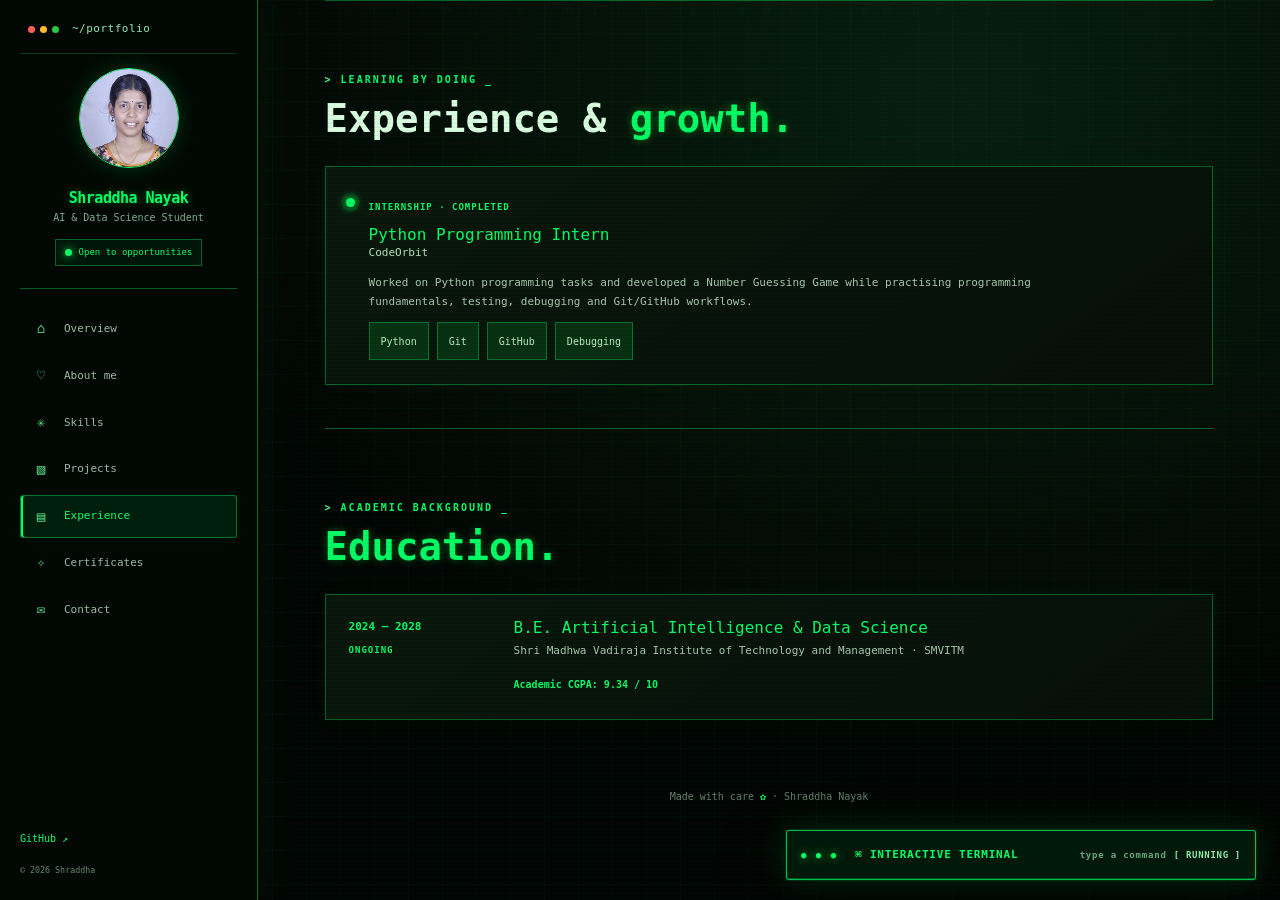
==== commit 5f49565b: "Update experience.html: refine education section heading" ====
--- a/experience.html
+++ b/experience.html
@@ -146,9 +146,8 @@
      ACADEMIC BACKGROUND
     </div>
     <h2>
-     Education &amp;
      <em>
-      certifications.
+      Education.
      </em>
     </h2>
     <div class="education-card">
